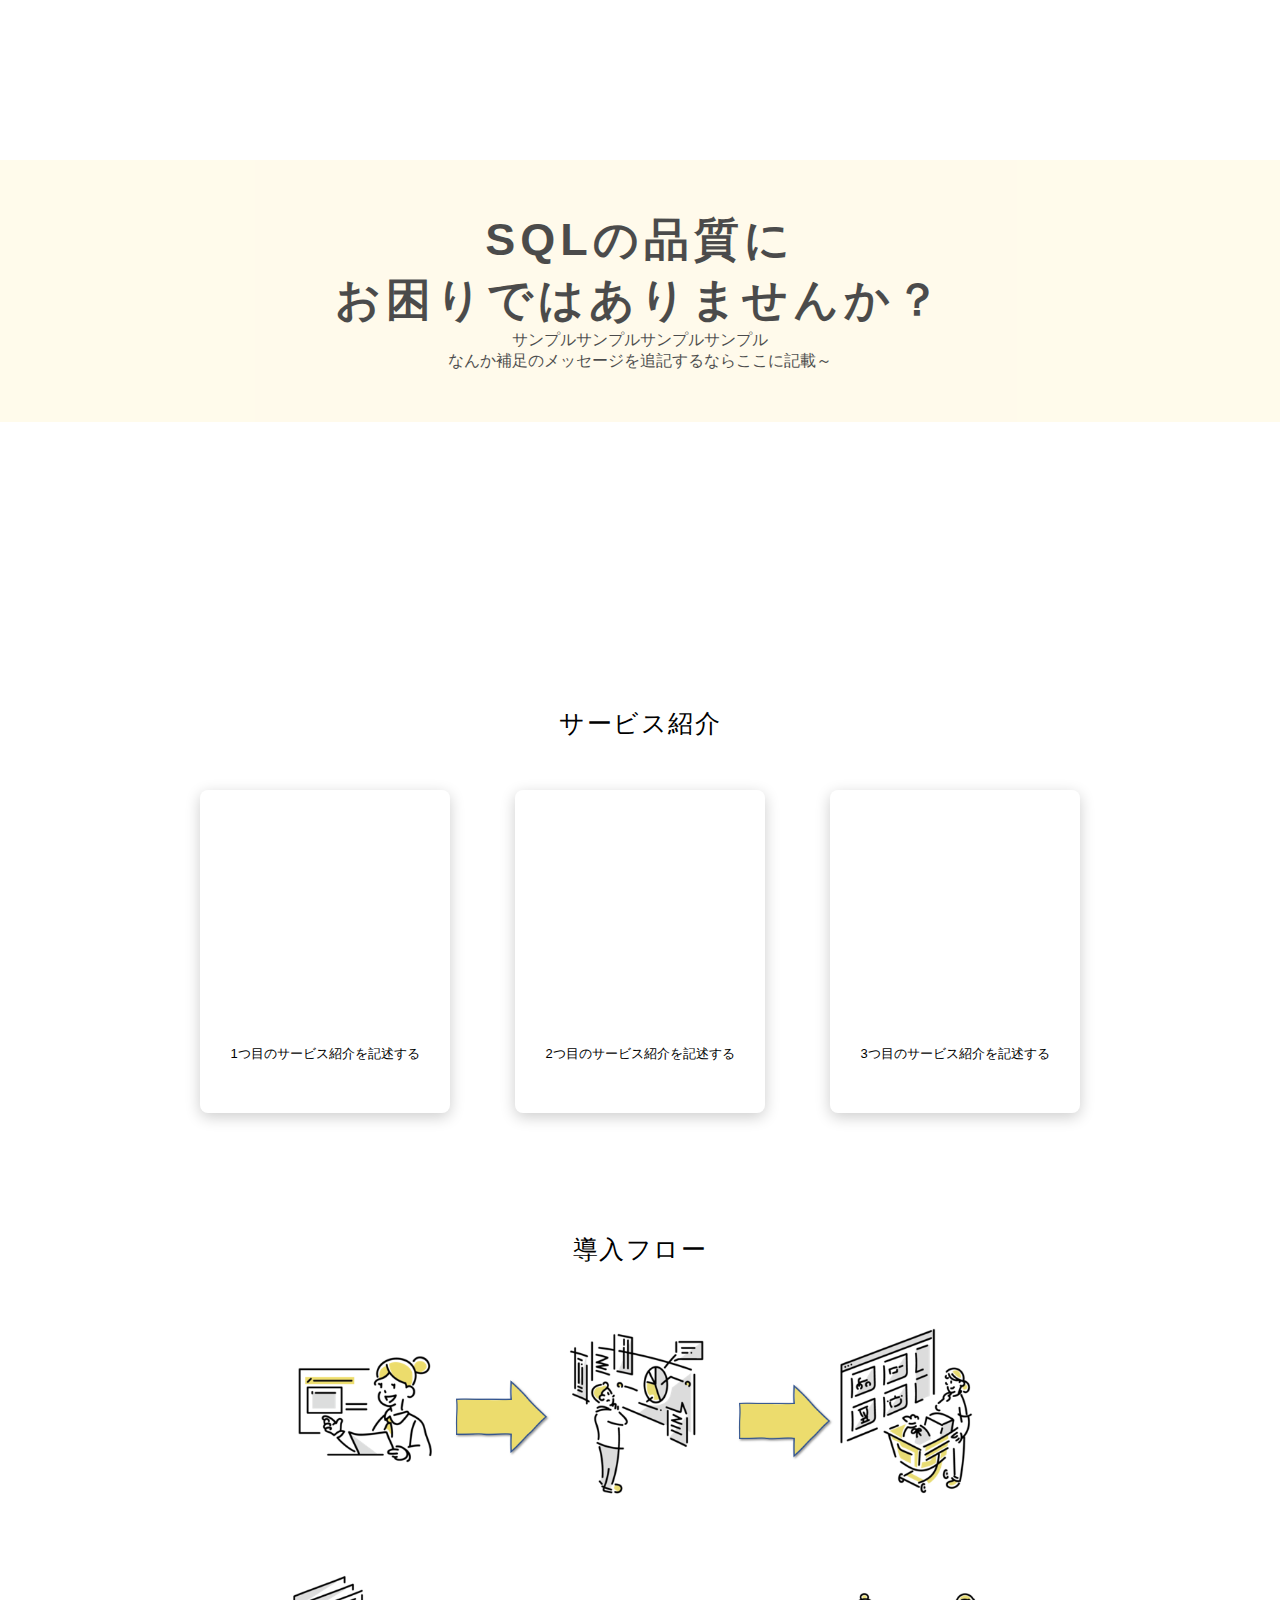
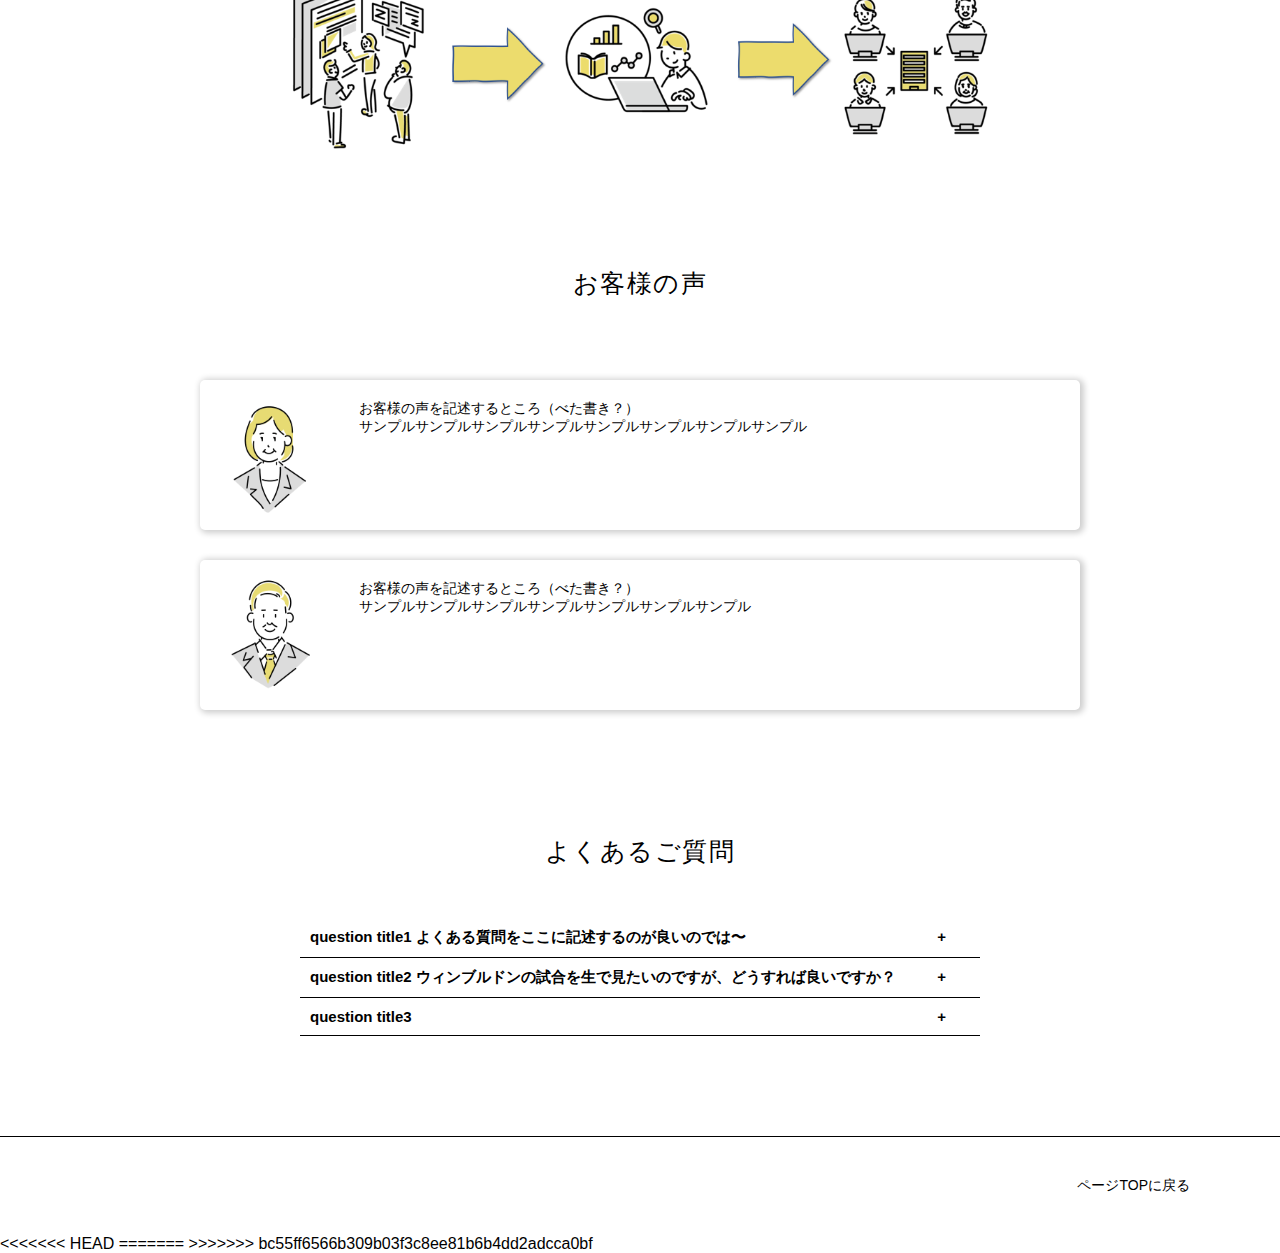
==== index.html @ 9a25c89a "htmlフォルダを削除" ====
<!DOCTYPE html>
<html>
    <head>
        <meta charset="utf-8">
        <meta name="viewport" content="width=device-width,initial-scale=1" />
        <meta name="viewport" content="width=device-width, initial-scale=1.0, maximum-scale=1.0, minimum-scale=1.0">
        <title>landingPage</title>
        <link rel="stylesheet" href="https://maxcdn.bootstrapcdn.com/font-awesome/4.3.0/css/font-awesome.min.css">
        <link rel="stylesheet" href="https://use.fontawesome.com/releases/v5.0.6/css/all.css">
        <link rel="stylesheet" href="css/stylesheet.css">
        <script src="https://ajax.googleapis.com/ajax/libs/jquery/3.2.1/jquery.min.js"></script>
    </head>
    <body>
        <!-- メインエリア -->
        <div class="main-wrapper">
            <div class="conatiner">
                <div class="main-title">
                    <h1>SQLの品質に <br />お困りではありませんか？</h1>
                    <p>サンプルサンプルサンプルサンプル <br /> なんか補足のメッセージを追記するならここに記載～</p>
                </div>
            </div>
        </div>
        <!-- ここまで -->

        <!-- サービス紹介エリア -->
        <div class="service-wrapper">
            <div class="container">
                <h2>サービス紹介</h2>
                <div class="services">
                    <div class="service">
                        <div class="service-icon1">
                            <!-- <img src="img/service1.png" alt="紹介画像1"> -->
                        </div>
                        <p class="text-service">1つ目のサービス紹介を記述する</p>
                    </div>
                    <div class="service">
                        <div class="service-icon2">
                            <!-- <img src="img/service2.png" alt="紹介画像2"> -->
                        </div>
                        <p class="text-service">2つ目のサービス紹介を記述する</p>
                    </div>
                    <div class="service">
                        <div class="service-icon3">
                            <!-- <img src="img/service3.png" alt="紹介画像3"> -->
                        </div>
                        <p class="text-service">3つ目のサービス紹介を記述する</p>
                    </div>
                </div>
            </div>
        </div>
        <!-- ここまで -->
        
        <!-- 導入フローエリア -->
        <div class="flow-wrapper">
            <div class="container">
                <h2>導入フロー</h2>
                <!-- フロー1段目 -->
                <div class="flow">
                    <img src="img/flow.png" alt="導入フロー">
                </div>
            </div>
        </div>
        <!-- ここまで -->

        <!-- お客様の声 -->
        <div class="testimonials-wrapper">
            <div class="container">
                <h2>お客様の声</h2>
                <div class="testimonials">
                    <div class="testimonial">
                        <div class="testimonial-icon">
                            <img src="img/testimonial1.png" alt="お客様の声1">
                        </div>
                        <p class="test-txt">お客様の声を記述するところ（べた書き？）<br />サンプルサンプルサンプルサンプルサンプルサンプルサンプルサンプル</p>
                    </div>
                    <div class="testimonial">
                        <div class="testimonial-icon">
                            <img src="img/testimonial2.png" alt="お客様の声2">
                        </div>
                        <p class="test-txt">お客様の声を記述するところ（べた書き？）<br />サンプルサンプルサンプルサンプルサンプルサンプルサンプル</p>
                    </div>
                </div> 
            </div>
        </div>
        <!-- ここまで -->

        <!-- よくあるご質問 -->
        <div class="faq-wrapper">
            <div class="container">
                <h2>よくあるご質問</h2>
                <div class="faq">
                    <h4 class="accordion-title question">question title1 よくある質問をここに記述するのが良いのでは〜</h4>
                    <div class="answer">answer area1</div>
                    <h4 class="accordion-title question">question title2 ウィンブルドンの試合を生で見たいのですが、どうすれば良いですか？</h4>
                    <div class="answer">answer → お金を貯めてロンドンに行きましょう。</div>
                    <h4 class="accordion-title question">question title3</h4>
                    <div class="answer">answer area3</div>
                </div>
            </div>
        </div>
        <!-- ここまで -->

        <!-- フッター -->
        <footer>
            <p class="pagetop-back" id="pagetop">
                ページTOPに戻る
            </p>
        </footer>
        <!-- ここまで -->
        
        <script src="js/script.js"></script>
    </body>
<<<<<<< HEAD
</html>
=======
</html>
>>>>>>> bc55ff6566b309b03f3c8ee81b6b4dd2adcca0bf
---- css/stylesheet.css ----
/* 全体の設定 */
*{
    box-sizing: border-box;
    cursor: pointer;
}

html, body,
ul, ol, li,
h1, h2, h3, h4, h5, h6, p, div{
    margin: 0;
    padding: 0;
}

body{
    font-family: Verdana, Geneva, Tahoma, sans-serif;
}

li{
    list-style: none;
}

a{
    text-decoration: none;
}
/* ここまで */
.container{
    width: 100%;
    margin: 0 auto;
    text-align: center;
}

.main-wrapper{
    background-image: url(img/main-wrapper-bg.png);
    background-repeat: no-repeat;
    /* background-size: auto; */
    background-position: center;
    opacity: 0.7;
    padding: 160px 0 220px 0;
    text-align: center;
    /* border-bottom: 1px solid #000; */
}

.main-wrapper h1{
    letter-spacing: 5px;
    font-size: 45px;
}

.main-title{
    background: rgba(255,248,220,0.8);
    padding: 50px;
    /* margin: 30px; */
}

h2{
    text-align: center;
    padding: 50px 0;
    font-size: 25px;
    font-weight: normal;
    letter-spacing: 1.5px;
}

.service-wrapper{
    padding: 15px 200px 70px;
}

.services{
    display: flex;
    justify-content: space-between;
}

.service{
    padding: 0px 0px 25px 0px;
    box-shadow: 0 4px 15px rgba(0, 0, 0, .2);
    border-radius: 8px;
    overflow: hidden;
}

.service-icon1{
    height: 200px;
    width: 250px;
    margin: 10px 0px 0px 0px;
    background: url(img/service1.png) no-repeat center;
    background-size: cover;
    box-sizing: border-box;
}

.service-icon2{
    height: 200px;
    width: 250px;
    margin: 10px 0px 0px 0px;
    background: url(img/service2.png) no-repeat center;
    background-size: cover;
    box-sizing: border-box;
}

.service-icon3{
    height: 200px;
    width: 250px;
    margin: 10px 0px 0px 0px;
    background: url(img/service3.png) no-repeat center;
    background-size: cover;
    box-sizing: border-box;
}

.text-service{
    margin-top: 20px;
    font-size: 13px;
    color: #000;
    padding: 25px;
}

.testimonials-wrapper{
    padding: 50px 0px 30px;
}

.testimonials{
    padding: 0px 200px;
    width: 100%;
}

.testimonial{
    display: flex;
    justify-content: center;
    height: 150px;
    margin: 30px auto;
    box-shadow: 2px 1px 6px 2px rgba(0, 0, 0, .2);
    border-radius: 5px;
}

.testimonial-icon img{
    width: 120%;
    height: 100%;
}

.flow img{
    width: 60%;
}

.test-txt{
    width: 100%;
    margin: 20px 20px 20px 40px;
    font-size: 14px;
    text-align: left;
}

.faq-wrapper{
    padding: 15px 300px 100px;
}

.faq{
    width: 100%;
    margin: 0 auto;
}

.accordion-title{
    border-bottom: 1px solid #000;
    font-size: 15px;
    padding: 10px;
    text-align: left;
    position: relative;;
}

.accordion-title::after{
    content: '+';
    position: absolute;
    right: 5%;
}

.accordion-title.is-active::after{
    content: '➖';
    right: 5%;
}

.answer{
    text-align: left;
    font-size: 15px;
    line-height: 0px;
    height: 0px;
    overflow: hidden;
}

.answer.is-open{
    border-bottom: 1px solid #000;
    padding: 15px;
    height: auto;
    line-height: normal;
}

footer{
    border-top: 1px solid #000;
    padding: 40px;
}

.pagetop-back{
    margin-right: 50px;
    color: #000;
    font-size: 14px;
    text-align: right;
}

.pagetop-back:hover{
    color: rgb(255, 130, 80);
}
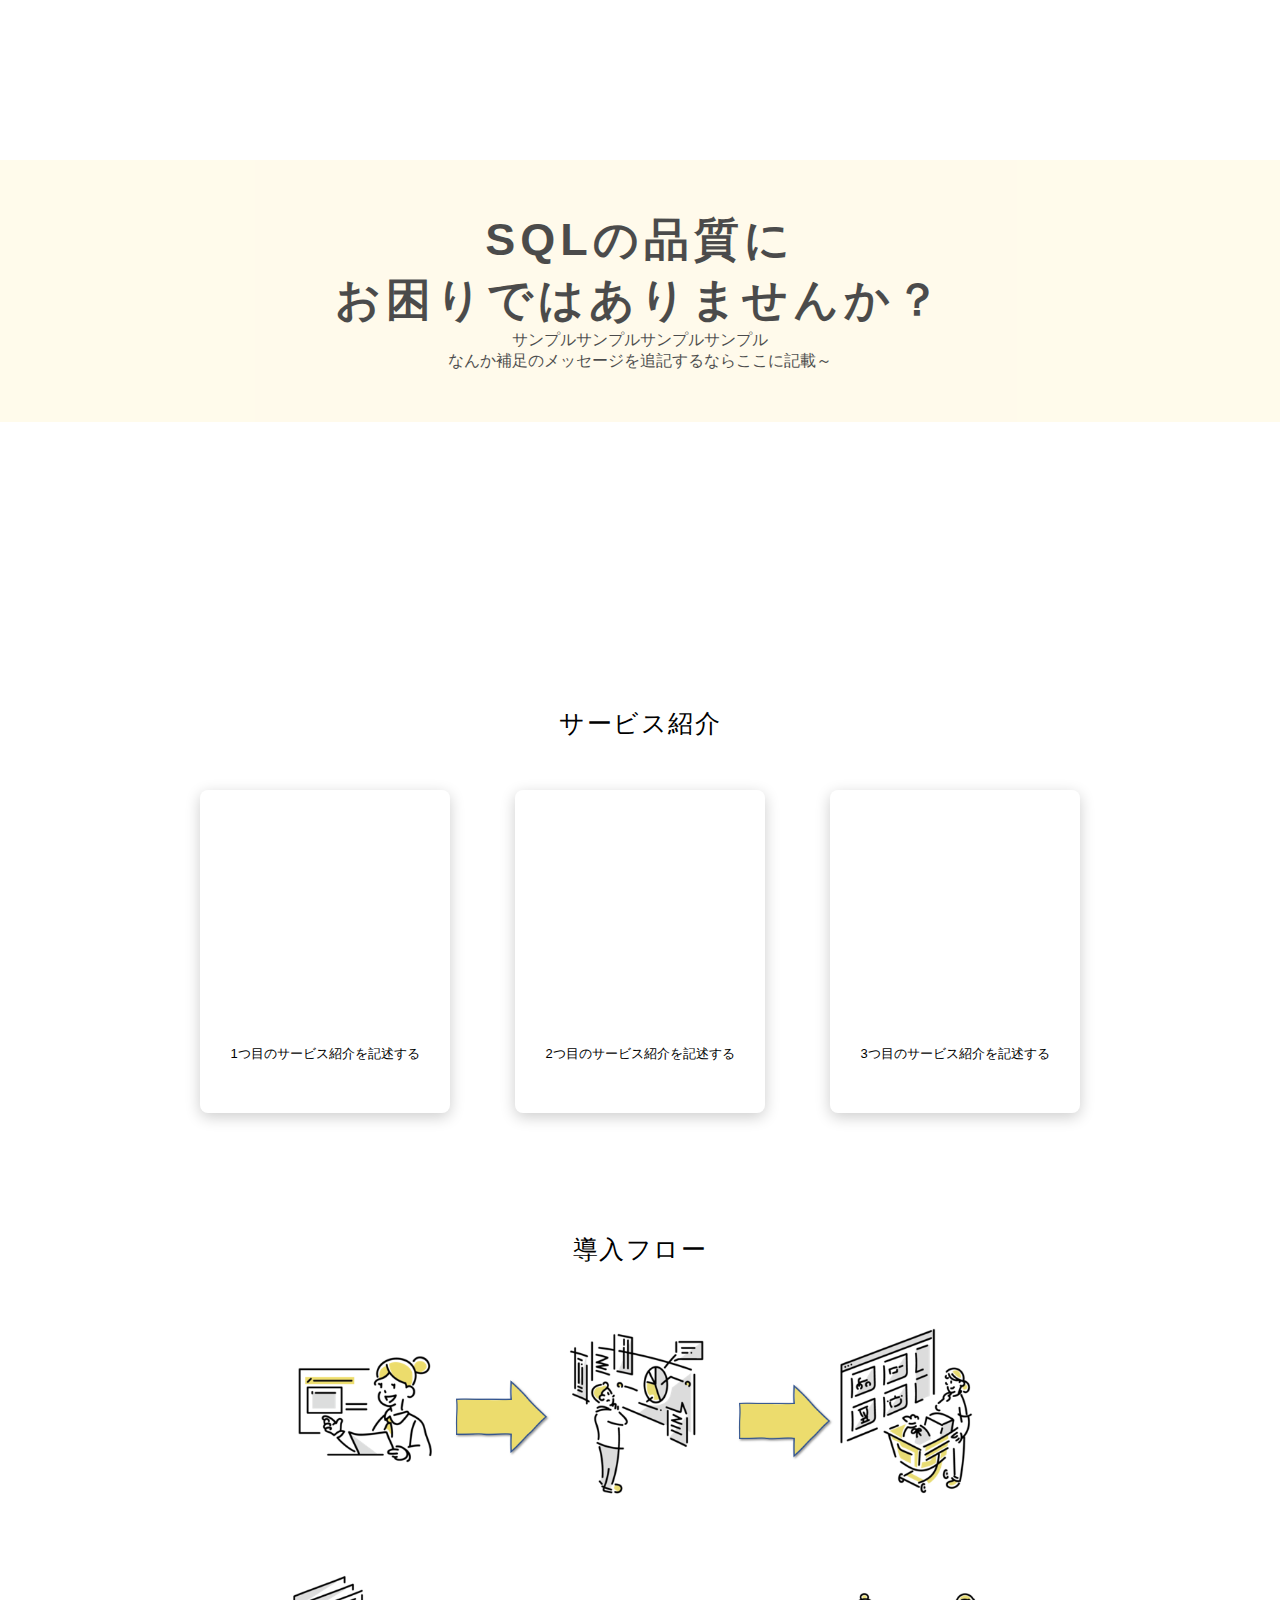
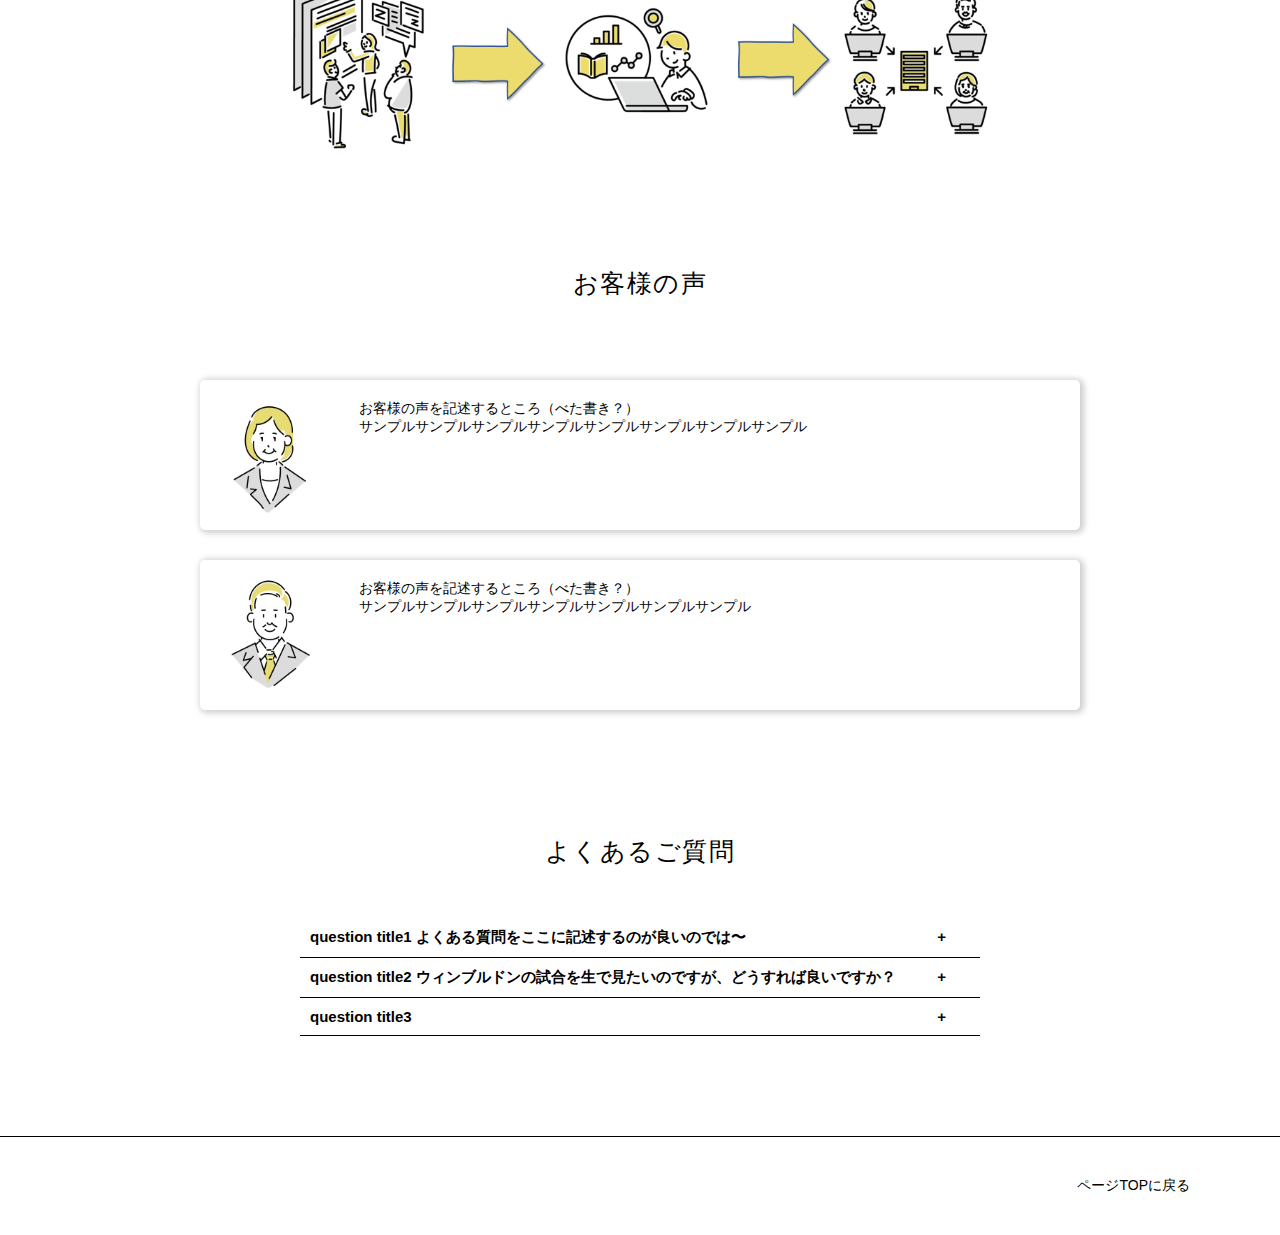
==== commit 6544fb2f: "Update index.html" ====
--- a/index.html
+++ b/index.html
@@ -110,8 +110,3 @@
         
         <script src="js/script.js"></script>
     </body>
-<<<<<<< HEAD
-</html>
-=======
-</html>
->>>>>>> bc55ff6566b309b03f3c8ee81b6b4dd2adcca0bf
